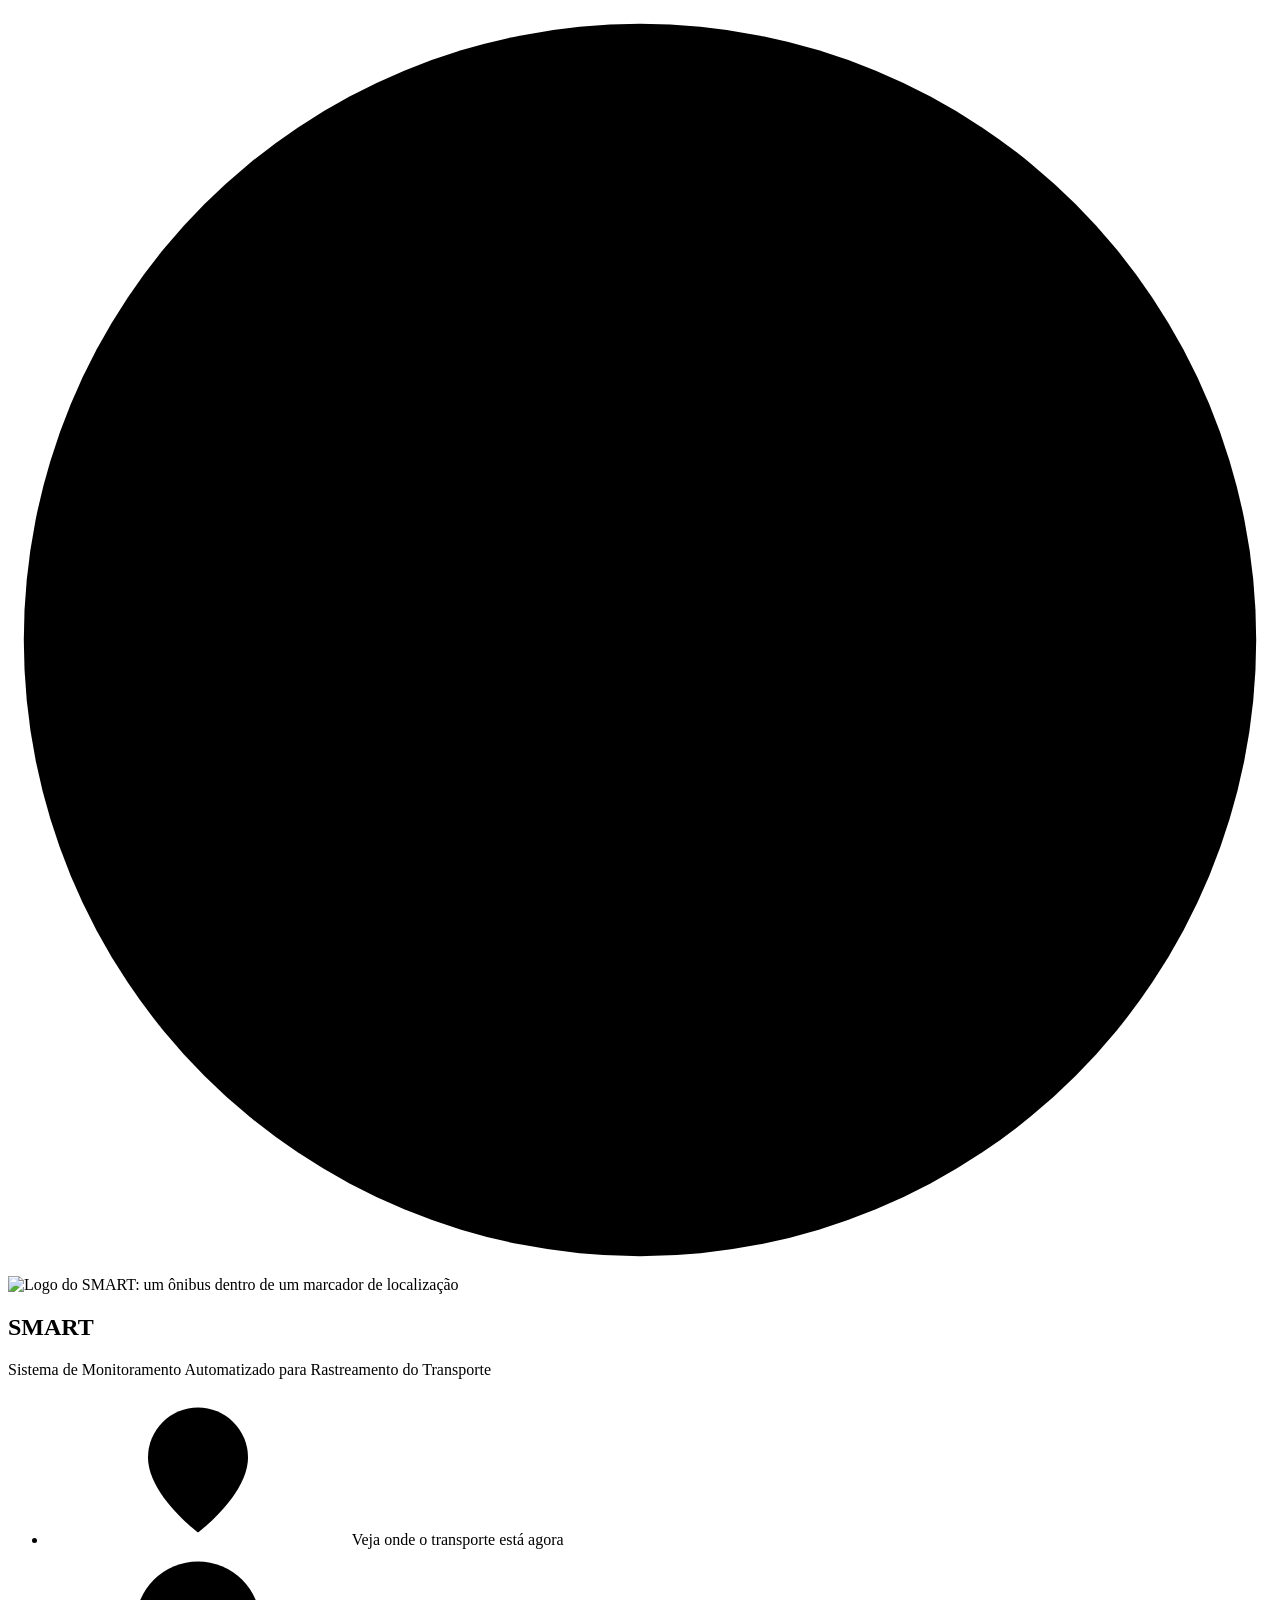
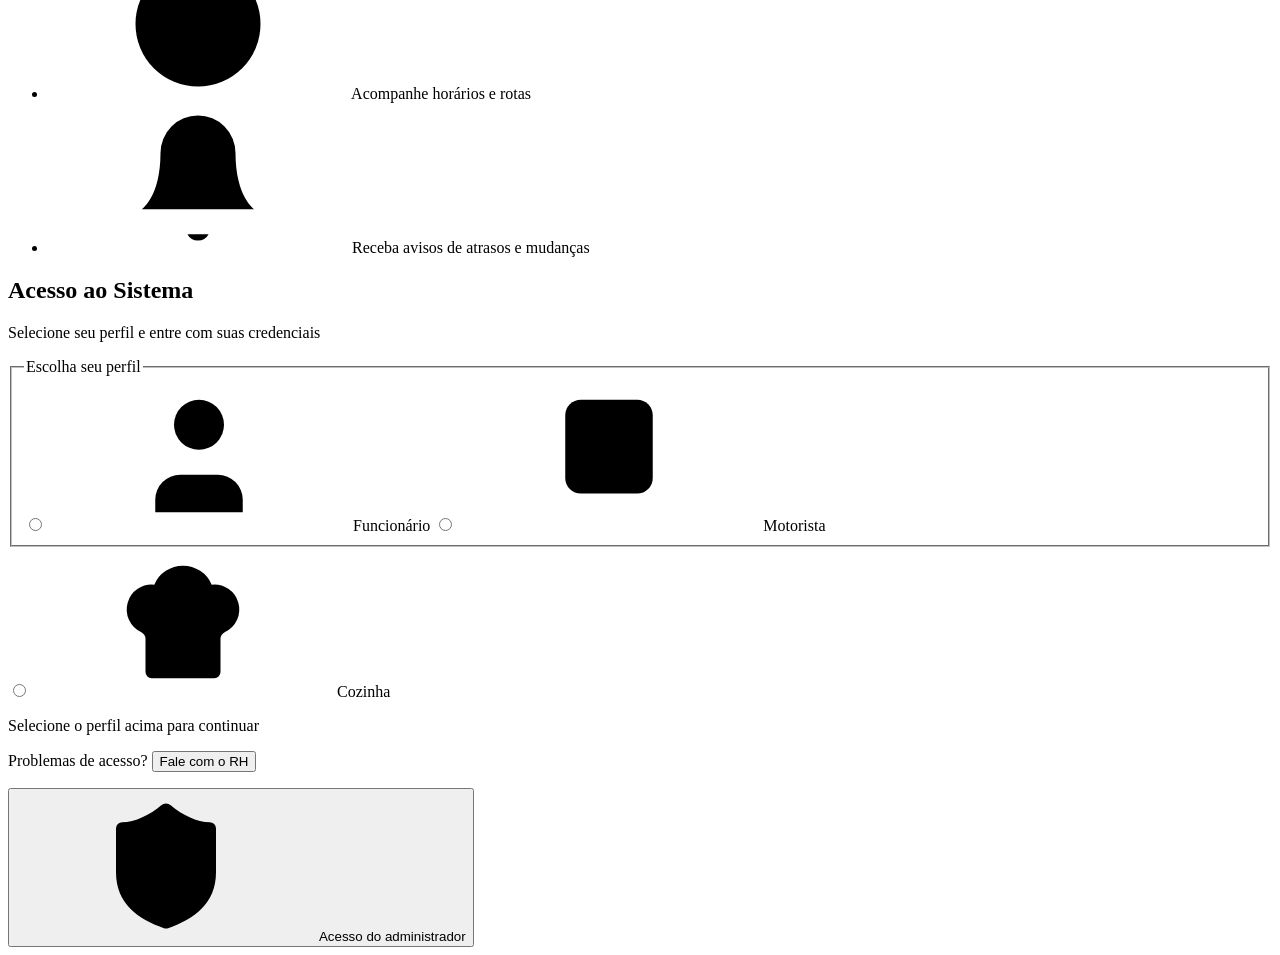
==== index.html @ 71d6afaa "novas pagins" ====
<!DOCTYPE html>
<html lang="pt-BR">
<head>
  <meta charset="UTF-8">
  <!-- ESSENCIAL PARA RESPONSIVIDADE: sem esta linha o celular encolhe a página inteira -->
  <meta name="viewport" content="width=device-width, initial-scale=1">
  <title>SMART GDM</title>

  <link rel="preconnect" href="https://fonts.googleapis.com">
  <link rel="preconnect" href="https://fonts.gstatic.com" crossorigin>
  <link rel="stylesheet" href="https://fonts.googleapis.com/css2?family=Outfit:wght@400;500;600;700;800&display=swap">

  <link rel="stylesheet" href="style.css">
  <script src="script.js" defer></script>
</head>

<body>

  <!-- ÍCONES: ficam todos aqui, uma única vez. Para usar um ícone:
       <svg><use href="#i-user"></use></svg> -->
  <svg width="0" height="0" style="position:absolute" aria-hidden="true">
    <defs>
      <symbol id="i-user" viewBox="0 0 24 24"><path d="M19 21v-2a4 4 0 0 0-4-4H9a4 4 0 0 0-4 4v2"/><circle cx="12" cy="7" r="4"/></symbol>
      <symbol id="i-bus" viewBox="0 0 24 24"><rect x="5" y="3" width="14" height="15" rx="2.5"/><path d="M5 11h14"/><path d="M12 11V3"/><path d="M9.5 6.2h5"/><circle cx="8.5" cy="14.5" r=".6"/><circle cx="15.5" cy="14.5" r=".6"/><path d="M7.5 18v2.5M16.5 18v2.5"/></symbol>
      <symbol id="i-shield" viewBox="0 0 24 24"><path d="M20 13c0 5-3.5 7.5-7.66 8.95a1 1 0 0 1-.67-.01C7.5 20.5 4 18 4 13V6a1 1 0 0 1 1-1c2 0 4.5-1.2 6.24-2.72a1.17 1.17 0 0 1 1.52 0C14.51 3.81 17 5 19 5a1 1 0 0 1 1 1z"/><path d="m9 12 2 2 4-4"/></symbol>
      <symbol id="i-pin" viewBox="0 0 24 24"><path d="M20 10c0 6-8 12-8 12S4 16 4 10a8 8 0 0 1 16 0z"/><circle cx="12" cy="10" r="3"/></symbol>
      <symbol id="i-clock" viewBox="0 0 24 24"><circle cx="12" cy="12" r="10"/><path d="M12 6v6l4 2"/></symbol>
      <symbol id="i-bell" viewBox="0 0 24 24"><path d="M6 8a6 6 0 0 1 12 0c0 7 3 9 3 9H3s3-2 3-9"/><path d="M10.3 21a1.94 1.94 0 0 0 3.4 0"/></symbol>
      <symbol id="i-eye" viewBox="0 0 24 24"><path d="M2 12s3.5-7 10-7 10 7 10 7-3.5 7-10 7S2 12 2 12z"/><circle cx="12" cy="12" r="3"/></symbol>
      <symbol id="i-eye-off" viewBox="0 0 24 24"><path d="M10.7 5.1A10.4 10.4 0 0 1 12 5c6.5 0 10 7 10 7a17 17 0 0 1-2.2 3.2"/><path d="M6.6 6.7A17 17 0 0 0 2 12s3.5 7 10 7a9.7 9.7 0 0 0 5.4-1.6"/><path d="m2 2 20 20"/><path d="M9.9 9.9a3 3 0 0 0 4.2 4.2"/></symbol>
      <symbol id="i-chef" viewBox="0 0 24 24"><path d="M17 21a1 1 0 0 0 1-1v-5.35c0-.457.316-.844.727-1.041a4 4 0 0 0-2.134-7.589 5 5 0 0 0-9.186 0 4 4 0 0 0-2.134 7.589c.411.197.727.584.727 1.041V20a1 1 0 0 0 1 1Z"/><path d="M6 17h12"/></symbol>
    </defs>
  </svg>

  <!-- .tela = o cartão inteiro, com dois blocos:
       .marca (escuro, com a logo) e .acesso (claro, com o formulário).
       No celular ficam um em cima do outro; no computador, lado a lado. -->
  <main class="tela">

    <!-- ===== BLOCO 1: MARCA ===== -->
    <section class="marca" aria-labelledby="titulo-smart">

      <svg class="marca__aneis" viewBox="0 0 400 400" aria-hidden="true">
        <circle cx="200" cy="200" r="60"/>
        <circle cx="200" cy="200" r="105"/>
        <circle cx="200" cy="200" r="150"/>
        <circle cx="200" cy="200" r="195"/>
      </svg>

      <div class="marca__conteudo">
        <img class="logo" src="img/logoSmart.jpeg" width="112" height="112"
             alt="Logo do SMART: um ônibus dentro de um marcador de localização">

        <h1 class="titulo" id="titulo-smart">SMART</h1>

        <p class="subtitulo">
          Sistema de Monitoramento Automatizado para Rastreamento do Transporte
        </p>

        <!-- Só aparece em telas grandes. MEXA AQUI para trocar os textos. -->
        <ul class="destaques">
          <li><svg aria-hidden="true"><use href="#i-pin"></use></svg> Veja onde o transporte está agora</li>
          <li><svg aria-hidden="true"><use href="#i-clock"></use></svg> Acompanhe horários e rotas</li>
          <li><svg aria-hidden="true"><use href="#i-bell"></use></svg> Receba avisos de atrasos e mudanças</li>
        </ul>
      </div>
    </section>

    <!-- ===== BLOCO 2: ACESSO ===== -->
    <section class="acesso" aria-labelledby="titulo-acesso">
      <div class="acesso__interno">

        <header class="acesso__cabecalho">
          <h2 id="titulo-acesso">Acesso ao Sistema</h2>
          <p>Selecione seu perfil e entre com suas credenciais</p>
        </header>

        <!-- Botões "radio" de verdade (escondidos) + <label> estilizado.
             Teclado e leitor de tela funcionam sem JavaScript extra. -->
        <fieldset class="perfis">
          <legend class="so-leitor">Escolha seu perfil</legend>

          <label class="perfil">
            <input type="radio" name="perfil" value="funcionario">
            <span class="perfil__corpo perfil__corpo--func">
              <svg aria-hidden="true"><use href="#i-user"></use></svg>
              Funcionário
            </span>
          </label>

          <label class="perfil">
            <input type="radio" name="perfil" value="motorista">
            <span class="perfil__corpo perfil__corpo--mot">
              <svg aria-hidden="true"><use href="#i-bus"></use></svg>
              Motorista
            </span>
          </label>
        </fieldset>

        <label class="perfil">
          <input type="radio" name="perfil" value="cozinha">
          <span class="perfil__corpo perfil__corpo--coz">
            <svg aria-hidden="true"><use href="#i-chef"></use></svg>
            Cozinha
          </span>
          </label>

        <p class="aviso" id="aviso-perfil">Selecione o perfil acima para continuar</p>

        <!-- Começa escondido (atributo "hidden"); o script.js mostra -->
        <form class="form" id="form-login" novalidate hidden>
          <h3 class="form__titulo" id="form-titulo">Entrar</h3>

          <div class="campo">
            <label for="usuario" id="usuario-rotulo">Matrícula</label>
            <input id="usuario" name="usuario" type="text" required
                   autocomplete="username" placeholder="Ex.: 004521">
          </div>

          <div class="campo">
            <label for="senha">Senha</label>
            <div class="campo__senha">
              <input id="senha" name="senha" type="password" required
                     autocomplete="current-password" placeholder="Digite sua senha">
              <button type="button" class="olho" id="btn-olho" aria-label="Mostrar senha">
                <svg aria-hidden="true"><use href="#i-eye" id="olho-icone"></use></svg>
              </button>
            </div>
          </div>

          <button type="submit" class="botao botao--primario">Entrar</button>
          <p class="mensagem" id="mensagem" role="status"></p>
        </form>

        <p class="ajuda">
          Problemas de acesso?
          <button type="button" class="link" id="btn-rh" aria-expanded="false" aria-controls="nota-rh">Fale com o RH</button>
        </p>
        <p class="aviso aviso--rh" id="nota-rh" hidden>
          Procure o RH da GDM para recuperar ou liberar o seu acesso.
        </p>

        <button type="button" class="botao botao--contorno" id="btn-admin" aria-pressed="false">
          <svg aria-hidden="true"><use href="#i-shield"></use></svg>
          Acesso do administrador
        </button>

      </div>
    </section>

  </main>
</body>
</html>
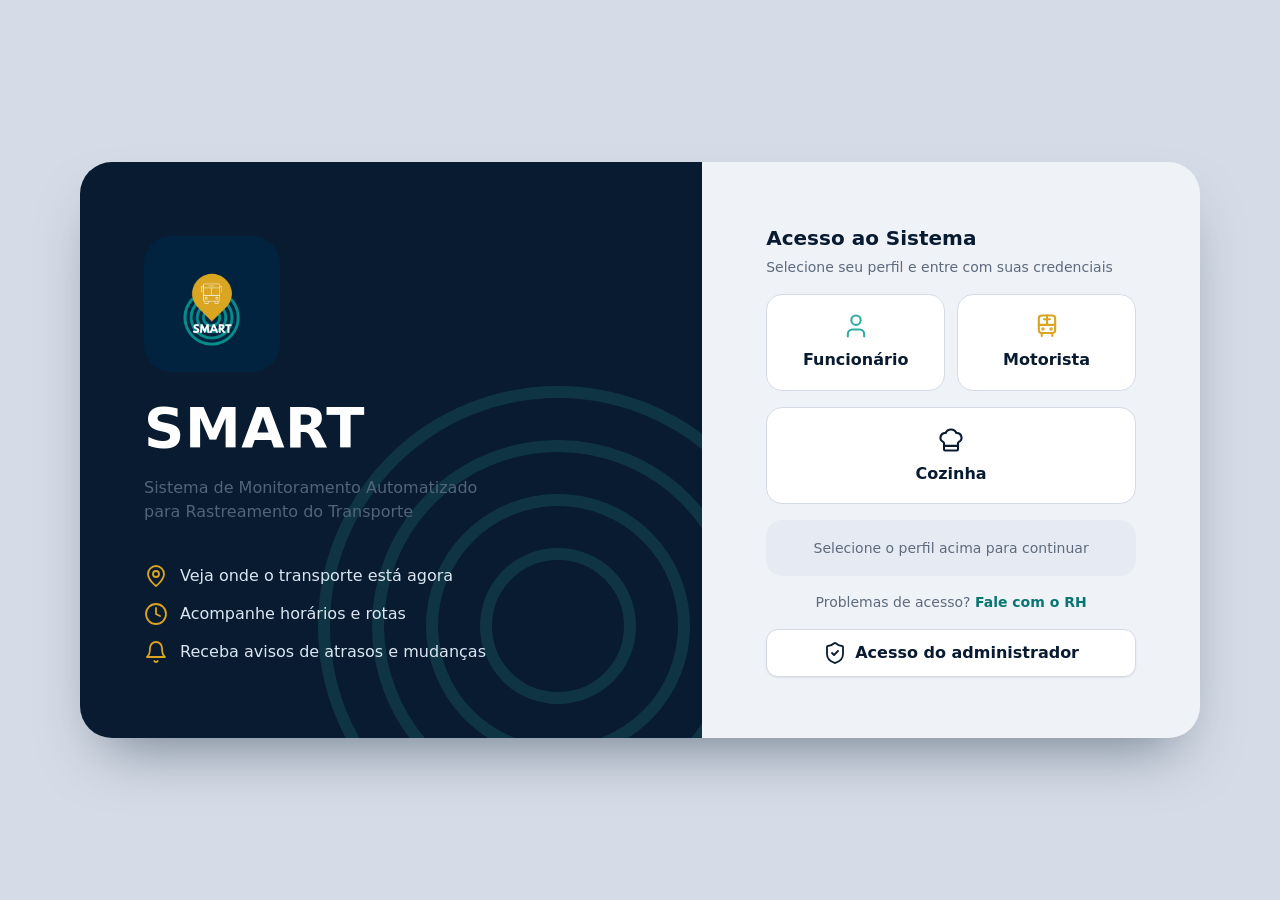
==== commit ab78b276: "novas paginas: funcionario e cozinha, com scripts separados para cada uma. Adicionado script smart-d" ====
--- a/index.html
+++ b/index.html
@@ -1,7 +1,7 @@
 <!DOCTYPE html>
 <html lang="pt-BR">
 <head>
-  <meta charset="UTF-8">
+<meta charset="UTF-8">
   <!-- ESSENCIAL PARA RESPONSIVIDADE: sem esta linha o celular encolhe a página inteira -->
   <meta name="viewport" content="width=device-width, initial-scale=1">
   <title>SMART GDM</title>
@@ -10,10 +10,9 @@
   <link rel="preconnect" href="https://fonts.gstatic.com" crossorigin>
   <link rel="stylesheet" href="https://fonts.googleapis.com/css2?family=Outfit:wght@400;500;600;700;800&display=swap">
 
-  <link rel="stylesheet" href="style.css">
-  <script src="script.js" defer></script>
+  <link rel="stylesheet" href="src/css/style.css">
+  
 </head>
-
 <body>
 
   <!-- ÍCONES: ficam todos aqui, uma única vez. Para usar um ícone:
@@ -48,7 +47,7 @@
       </svg>
 
       <div class="marca__conteudo">
-        <img class="logo" src="img/logoSmart.jpeg" width="112" height="112"
+        <img class="logo" src="src/img/logoSmart.jpeg" width="112" height="112"
              alt="Logo do SMART: um ônibus dentro de um marcador de localização">
 
         <h1 class="titulo" id="titulo-smart">SMART</h1>
@@ -149,5 +148,6 @@
     </section>
 
   </main>
+  <script src="src/js/script.js" defer></script>
 </body>
 </html>
--- a/src/css/style.css
+++ b/src/css/style.css
@@ -0,0 +1,396 @@
+/* ==========================================================
+   SMART - estilos
+   1. TOKENS: cores e medidas nomeadas no começo. Mude uma linha, muda o site todo.
+   2. BASE E CELULAR: o layout padrão é o do celular ("mobile first").
+   3. TABLET e DESKTOP: no fim, @media ADICIONA regras para telas maiores.
+   ========================================================== */
+
+
+/* ---------- 1. TOKENS ---------- */
+:root {
+  /* Cores da marca */
+  --navy:       #081b30;
+  --navy-texto: #51647a;
+  --teal:       #31ada1;
+  --gold:       #daa521;
+
+  /* Cores que mudam entre tema claro e escuro */
+  --stage:  #d5dce7;   /* fundo ao redor do cartão (tablet/desktop) */
+  --panel:  #eff2f7;   /* painel claro de acesso */
+  --card:   #ffffff;   /* cartões e campos */
+  --ink:    #081b30;   /* texto principal */
+  --muted:  #5d6b7e;   /* texto secundário */
+  --line:   #d5dbe5;   /* bordas */
+  --field:  #e6ebf3;   /* caixa "selecione o perfil" */
+  --link:   #0a7571;   /* links */
+  --ring:   rgba(11, 138, 135, .28);  /* brilho do item selecionado */
+
+  --fonte: "Outfit", system-ui, -apple-system, "Segoe UI", Roboto, sans-serif;
+  --raio: 1rem;
+}
+
+/* Tema escuro automático: só trocamos os valores dos tokens */
+@media (prefers-color-scheme: dark) {
+  :root:not([data-theme="light"]) {
+    --stage: #040d18;
+    --panel: #0f2036;
+    --card:  #152a44;
+    --ink:   #eaf1f8;
+    --muted: #9aabc0;
+    --line:  #27405e;
+    --field: #12263d;
+    --link:  #4fc3bd;
+    --ring:  rgba(79, 195, 189, .3);
+    color-scheme: dark;
+  }
+}
+:root[data-theme="dark"] {
+  --stage: #040d18;
+  --panel: #0f2036;
+  --card:  #152a44;
+  --ink:   #eaf1f8;
+  --muted: #9aabc0;
+  --line:  #27405e;
+  --field: #12263d;
+  --link:  #4fc3bd;
+  --ring:  rgba(79, 195, 189, .3);
+  color-scheme: dark;
+}
+
+
+/* ---------- 2. BASE ---------- */
+
+/* border-box: padding e borda ficam DENTRO da largura do elemento */
+*, *::before, *::after { box-sizing: border-box; }
+
+html { height: 100%; }
+
+body {
+  margin: 0;
+  min-height: 100%;
+  display: flex;
+  flex-direction: column;
+  font-family: var(--fonte);
+  font-size: 1rem;
+  line-height: 1.5;
+  color: var(--ink);
+  background: var(--stage);
+  -webkit-font-smoothing: antialiased;
+}
+
+h1, h2, h3, p { margin: 0; }
+
+/* O atributo "hidden" do HTML perde para regras como "display: grid".
+   Esta linha garante que hidden sempre esconde. */
+[hidden] { display: none !important; }
+
+svg { flex: none; }
+.perfil svg, .botao svg, .destaques svg, .olho svg {
+  width: 1.5rem; height: 1.5rem;
+  fill: none; stroke: currentColor;
+  stroke-width: 1.8; stroke-linecap: round; stroke-linejoin: round;
+}
+
+/* Esconde da tela, mas leitores de tela ainda leem */
+.so-leitor {
+  position: absolute; width: 1px; height: 1px; overflow: hidden;
+  clip: rect(0 0 0 0); white-space: nowrap;
+}
+
+/* Contorno visível ao navegar pelo teclado */
+:focus-visible { outline: 3px solid var(--teal); outline-offset: 2px; }
+
+
+/* ---------- 3. LAYOUT NO CELULAR (padrão) ---------- */
+
+.tela {
+  flex: 1;
+  display: flex;
+  flex-direction: column;   /* um bloco embaixo do outro */
+  width: 100%;
+}
+
+/* ===== Bloco escuro (marca) ===== */
+.marca {
+  position: relative;
+  overflow: hidden;
+  background: var(--navy);
+  color: #fff;
+  text-align: center;
+  padding-top: 3rem;
+  padding-bottom: 4.5rem;   /* espaço extra: o painel claro sobe e cobre uma parte */
+  padding-left:  max(1rem, env(safe-area-inset-left, 0px));
+  padding-right: max(1rem, env(safe-area-inset-right, 0px));
+}
+
+.marca__aneis {
+  position: absolute;
+  right: -8rem; bottom: -9rem;
+  width: 24rem; max-width: none;
+  fill: none; stroke: var(--teal); stroke-width: 10;
+  opacity: .18;
+  pointer-events: none;
+}
+
+.marca__conteudo {
+  position: relative;
+  display: flex;
+  flex-direction: column;
+  align-items: center;
+  gap: 1rem;
+  max-width: 28rem;
+  margin-inline: auto;
+}
+
+.logo {
+  width: 7rem; height: 7rem;
+  border-radius: 1.75rem;
+  display: block;
+}
+
+.titulo {
+  margin-top: .5rem;
+  /* clamp(mínimo, ideal, máximo): cresce com a tela dentro de limites */
+  font-size: clamp(2.5rem, 12vw, 3.5rem);
+  font-weight: 800;
+  line-height: 1;
+  letter-spacing: .01em;
+}
+
+.subtitulo {
+  max-width: 22rem;
+  font-size: .9rem;
+  color: var(--navy-texto);
+  text-wrap: balance;
+}
+
+/* Escondida no celular, aparece só no desktop */
+.destaques { display: none; }
+
+/* ===== Bloco claro (acesso) ===== */
+.acesso {
+  position: relative;
+  flex: 1;
+  margin-top: -2rem;   /* sobe e sobrepõe o bloco escuro */
+  background: var(--panel);
+  border-radius: 2rem 2rem 0 0;
+  padding-top: 1.75rem;
+  padding-bottom: 2rem;
+  padding-left:  max(1rem, env(safe-area-inset-left, 0px));
+  padding-right: max(1rem, env(safe-area-inset-right, 0px));
+}
+
+.acesso__interno {
+  width: 100%;
+  max-width: 28rem;
+  margin-inline: auto;
+  display: flex;
+  flex-direction: column;
+  gap: 1rem;   /* "gap" espaça os filhos sem precisar de margens */
+}
+
+.acesso__cabecalho { display: grid; gap: .25rem; }
+.acesso__cabecalho h2 { font-size: 1.25rem; font-weight: 700; }
+.acesso__cabecalho p  { font-size: .875rem; color: var(--muted); }
+
+/* ----- Cartões de perfil ----- */
+.perfis {
+  display: grid;
+  grid-template-columns: 1fr 1fr;   /* duas colunas iguais */
+  gap: .75rem;
+  margin: 0; padding: 0; border: 0;
+  min-width: 0;
+}
+
+.perfil { position: relative; display: block; cursor: pointer; }
+
+/* O radio real fica transparente por cima do cartão: clicável e focável */
+.perfil input {
+  position: absolute; inset: 0;
+  width: 100%; height: 100%;
+  margin: 0; opacity: 0; cursor: pointer;
+}
+
+.perfil__corpo {
+  display: flex;
+  flex-direction: column;
+  align-items: center;
+  gap: .5rem;
+  padding: 1.1rem .5rem;
+  font-weight: 600;
+  background: var(--card);
+  border: 1.5px solid var(--line);
+  border-radius: var(--raio);
+  transition: border-color .15s, box-shadow .15s;
+}
+.perfil__corpo svg { width: 1.75rem; height: 1.75rem; }
+.perfil__corpo--func svg { color: var(--teal); }
+.perfil__corpo--mot  svg { color: var(--gold); }
+
+/* "+" = elemento IRMÃO logo depois. Radio marcado => destaca o cartão ao lado */
+.perfil input:checked + .perfil__corpo {
+  border-color: var(--teal);
+  box-shadow: 0 0 0 4px var(--ring);
+}
+.perfil input:focus-visible + .perfil__corpo {
+  outline: 3px solid var(--teal);
+  outline-offset: 2px;
+}
+
+/* ----- Caixas de aviso ----- */
+.aviso {
+  padding: 1.1rem;
+  text-align: center;
+  font-size: .875rem;
+  color: var(--muted);
+  background: var(--field);
+  border-radius: var(--raio);
+}
+
+/* ----- Formulário ----- */
+.form { display: grid; gap: 1rem; }
+.form__titulo { font-size: 1.05rem; font-weight: 700; }
+
+.campo { display: grid; gap: .35rem; min-width: 0; }
+.campo label { font-size: .875rem; font-weight: 600; }
+
+.campo input {
+  width: 100%;
+  height: 3rem;
+  padding: 0 .9rem;
+  font: inherit;
+  font-size: 1rem;   /* 16px ou mais: evita o zoom automático do iPhone */
+  color: var(--ink);
+  background: var(--card);
+  border: 1.5px solid var(--line);
+  border-radius: .75rem;
+}
+.campo input::placeholder { color: var(--muted); opacity: .8; }
+.campo input:focus { outline: 3px solid var(--ring); border-color: var(--teal); }
+.campo input[aria-invalid="true"] { border-color: #c0392b; }
+
+.campo__senha { position: relative; }
+.campo__senha input { padding-right: 3.25rem; }   /* espaço para o botão do olho */
+
+.olho {
+  position: absolute; top: 0; right: 0;
+  width: 3rem; height: 3rem;
+  display: grid; place-items: center;
+  color: var(--muted);
+  background: none; border: 0; cursor: pointer;
+}
+
+.mensagem { min-height: 1.25rem; font-size: .875rem; text-align: center; color: var(--muted); }
+.mensagem--erro { color: #c0392b; }
+:root[data-theme="dark"] .mensagem--erro { color: #ff8a7a; }
+@media (prefers-color-scheme: dark) {
+  :root:not([data-theme="light"]) .mensagem--erro { color: #ff8a7a; }
+}
+
+/* ----- Botões ----- */
+.botao {
+  display: inline-flex;
+  align-items: center;
+  justify-content: center;
+  gap: .5rem;
+  width: 100%;
+  min-height: 3rem;   /* alvo de toque confortável */
+  padding: 0 1rem;
+  font: inherit;
+  font-weight: 700;
+  border: 1.5px solid transparent;
+  border-radius: .75rem;
+  cursor: pointer;
+}
+.botao--primario { background: var(--gold); color: var(--navy); }
+.botao--primario:hover { filter: brightness(1.06); }
+
+.botao--contorno {
+  color: var(--ink);
+  background: var(--card);
+  border-color: var(--line);
+  box-shadow: 0 1px 2px rgba(8, 27, 48, .08);
+}
+.botao--contorno[aria-pressed="true"] { border-color: var(--teal); box-shadow: 0 0 0 4px var(--ring); }
+
+/* ----- Ajuda ----- */
+.ajuda { text-align: center; font-size: .875rem; color: var(--muted); }
+.link {
+  padding: 0; font: inherit; font-weight: 700;
+  color: var(--link); background: none; border: 0; cursor: pointer;
+}
+.link:hover { text-decoration: underline; }
+
+
+/* ==========================================================
+   4. TABLET (a partir de 768px)
+   O cartão deixa de ocupar a tela toda: fica centralizado, arredondado.
+   ========================================================== */
+@media (min-width: 48rem) {
+  body {
+    justify-content: center;
+    padding-block: 2rem;
+    padding-left:  max(1rem, env(safe-area-inset-left, 0px));
+    padding-right: max(1rem, env(safe-area-inset-right, 0px));
+  }
+
+  .tela {
+    flex: none;
+    max-width: 34rem;
+    margin-inline: auto;
+    overflow: hidden;
+    border-radius: 2rem;
+    box-shadow: 0 30px 60px -24px rgba(8, 27, 48, .5);
+  }
+
+  .marca  { padding-inline: 2rem; padding-top: 3.5rem; padding-bottom: 5rem; }
+  .acesso { padding-inline: 2rem; padding-bottom: 2.5rem; }
+}
+
+
+/* ==========================================================
+   5. DESKTOP (a partir de 1024px)
+   De uma coluna para DUAS lado a lado. O HTML continua igual.
+   ========================================================== */
+@media (min-width: 64rem) {
+  .tela {
+    max-width: 70rem;
+    display: grid;
+    grid-template-columns: 5fr 4fr;
+    min-height: 36rem;
+  }
+
+  .marca {
+    display: flex;
+    align-items: center;
+    text-align: left;
+    padding: 4rem;
+  }
+  .marca__aneis { right: -6rem; bottom: -8rem; width: 30rem; }
+  .marca__conteudo { align-items: flex-start; margin-inline: 0; gap: 1.25rem; }
+  .logo { width: 8.5rem; height: 8.5rem; }
+  .subtitulo { max-width: 26rem; font-size: 1rem; }
+
+  .destaques {
+    display: grid;
+    gap: .9rem;
+    margin: 1.25rem 0 0;
+    padding: 0;
+    list-style: none;
+  }
+  .destaques li { display: flex; align-items: center; gap: .75rem; color: #dbe6f2; }
+  .destaques svg { color: var(--gold); }
+
+  .acesso {
+    margin-top: 0;
+    border-radius: 0;
+    display: flex;
+    align-items: center;
+    padding: 3rem 4rem;
+  }
+}
+
+/* Respeita quem desativou animações no sistema */
+@media (prefers-reduced-motion: reduce) {
+  * { transition: none !important; }
+}
